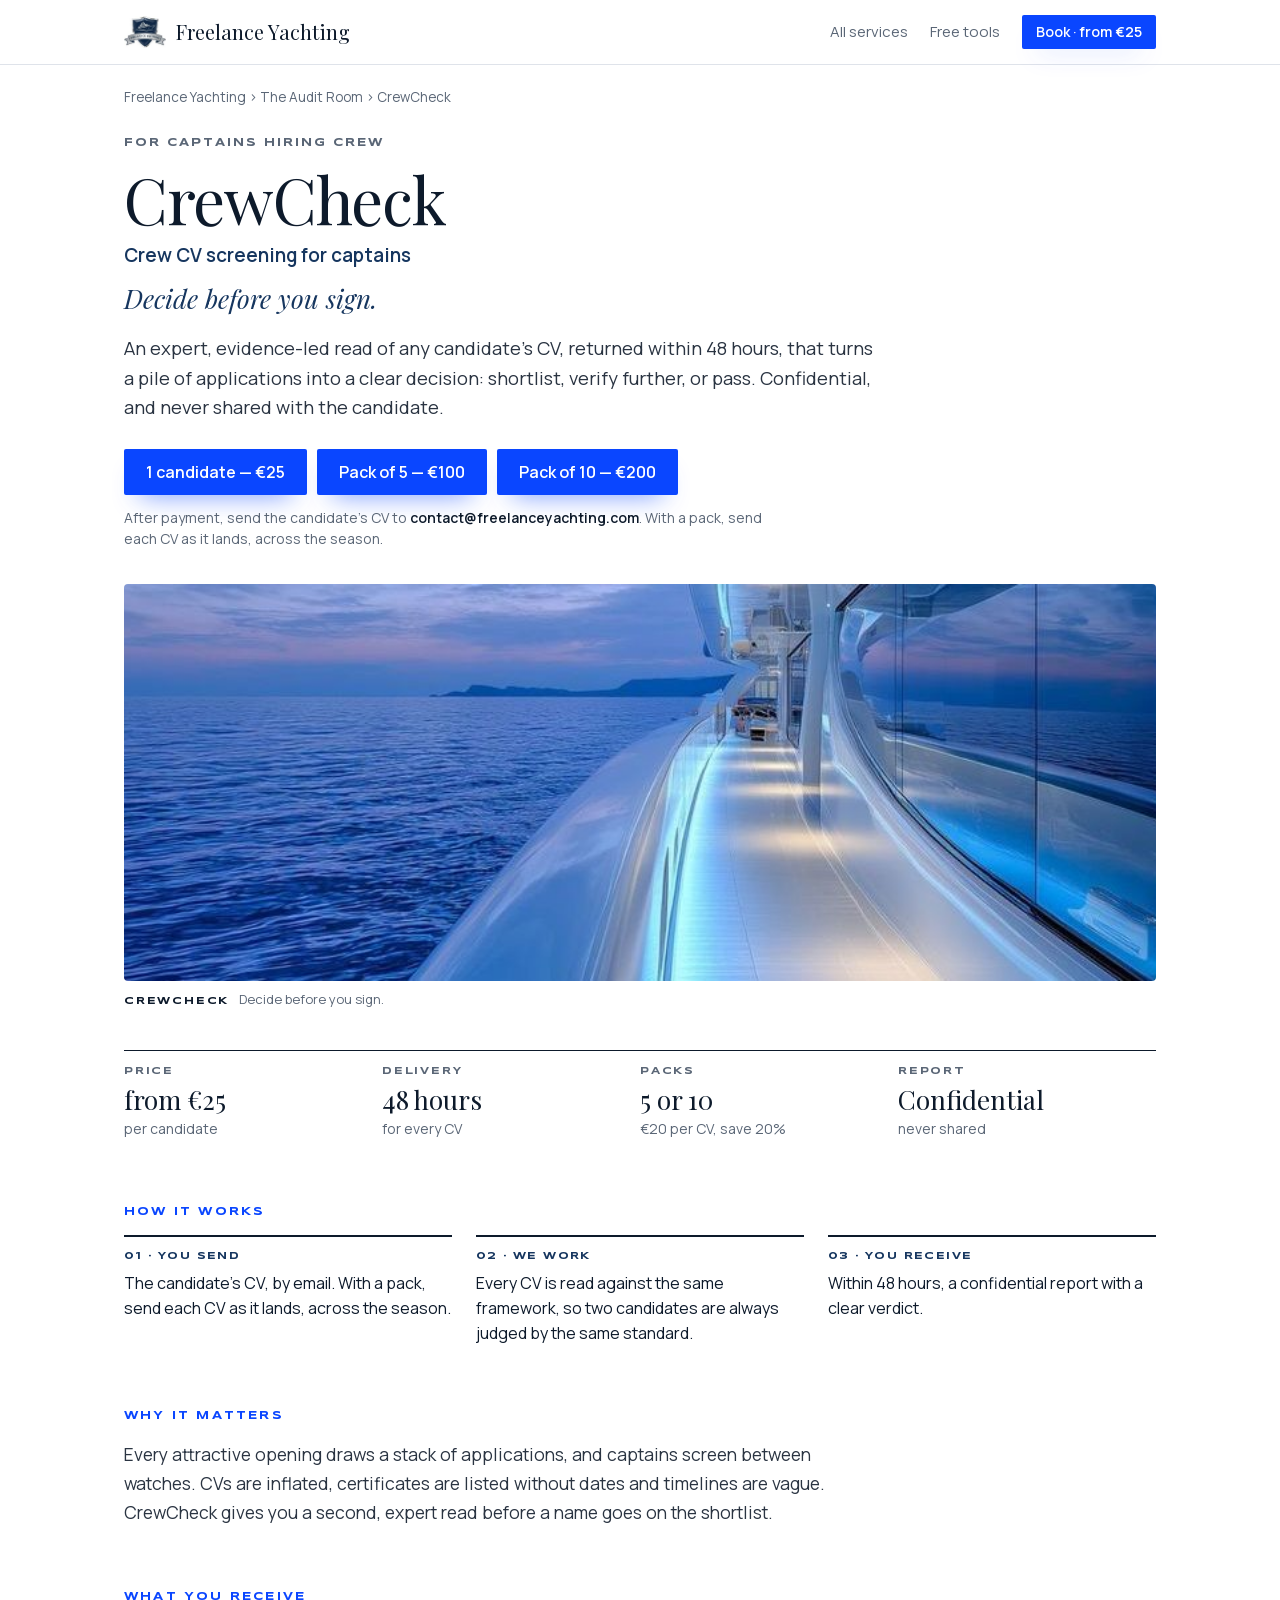
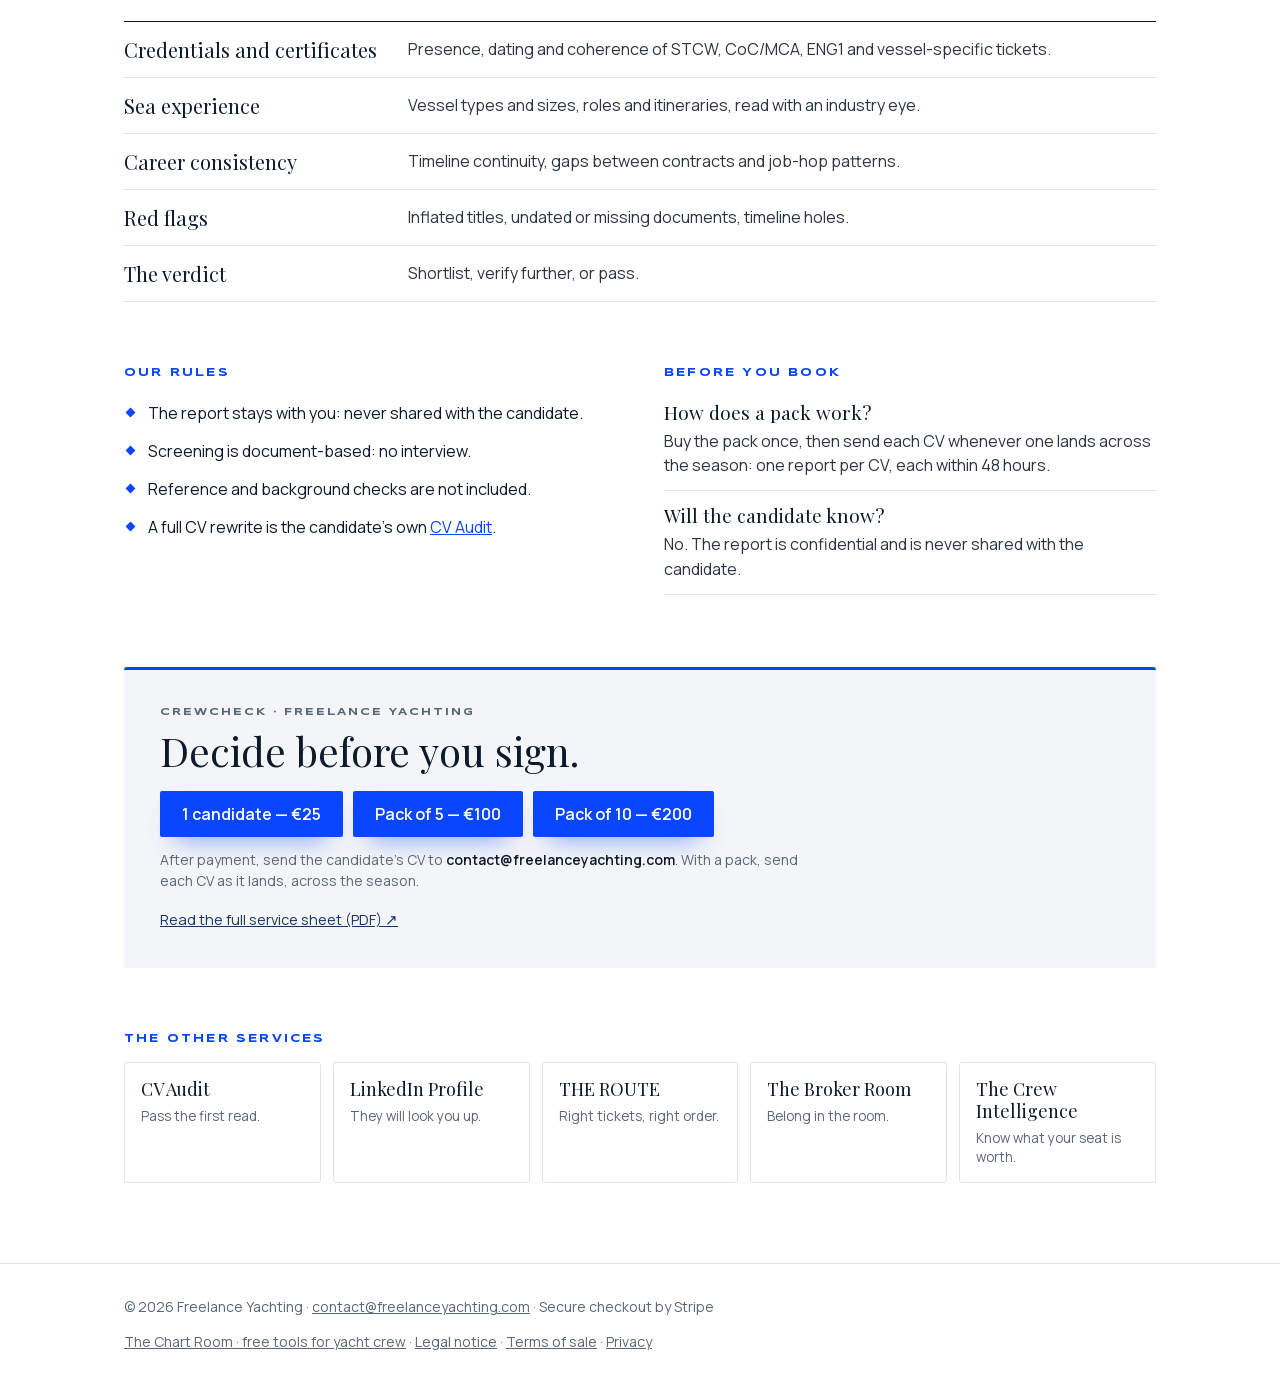
==== crewcheck/index.html @ 6a31f314 "One page per service, for Google Six service pages (cv-audit, linkedin-profile, the-route, the-broke" ====
<!doctype html>
<html lang="en">
<head>
<meta charset="utf-8">
<meta name="viewport" content="width=device-width, initial-scale=1, viewport-fit=cover">
<title>CrewCheck · yacht crew CV screening for captains in 48 hours | Freelance Yachting</title>
<link rel="stylesheet" href="../fonts/fonts.css">
<meta name="description" content="An expert read of any yacht crew CV: credentials, sea time, red flags and a clear verdict, in a confidential report within 48 hours. From €25.">
<link rel="canonical" href="https://services.freelanceyachting.com/crewcheck/">
<meta name="theme-color" content="#ffffff">
<link rel="icon" type="image/png" href="../favicon.png">
<link rel="apple-touch-icon" href="../apple-touch-icon.png">
<meta property="og:type" content="website">
<meta property="og:site_name" content="Freelance Yachting">
<meta property="og:title" content="CrewCheck · Decide before you sign.">
<meta property="og:description" content="An expert, evidence-led read of any candidate’s CV, returned within 48 hours, that turns a pile of applications into a clear decision: shortlist, verify further, or pass. Confidential, and never shared with the candidate.">
<meta property="og:url" content="https://services.freelanceyachting.com/crewcheck/">
<meta property="og:image" content="https://services.freelanceyachting.com/blog/crewcheck.jpg">
<meta name="twitter:card" content="summary_large_image">
<script type="application/ld+json">[{"@context": "https://schema.org", "@type": "Service", "name": "CrewCheck", "serviceType": "Crew CV screening for captains", "description": "An expert read of any yacht crew CV: credentials, sea time, red flags and a clear verdict, in a confidential report within 48 hours. From €25.", "url": "https://services.freelanceyachting.com/crewcheck/", "provider": {"@type": "Organization", "name": "Freelance Yachting", "url": "https://services.freelanceyachting.com/", "email": "contact@freelanceyachting.com"}, "areaServed": "Worldwide", "offers": [{"@type": "Offer", "price": "25", "priceCurrency": "EUR", "url": "https://buy.stripe.com/00weVfegOeq46WUdjrc7u06"}, {"@type": "Offer", "price": "100", "priceCurrency": "EUR", "url": "https://buy.stripe.com/dRmcN77Sq4Puftqfrzc7u07"}, {"@type": "Offer", "price": "200", "priceCurrency": "EUR", "url": "https://buy.stripe.com/3cI6oJ2y60zeftq2ENc7u08"}]}, {"@context": "https://schema.org", "@type": "BreadcrumbList", "itemListElement": [{"@type": "ListItem", "position": 1, "name": "Freelance Yachting", "item": "https://services.freelanceyachting.com/"}, {"@type": "ListItem", "position": 2, "name": "CrewCheck", "item": "https://services.freelanceyachting.com/crewcheck/"}]}]</script>
<style>
:root{--ink:#0d1a2b;--body:#2a3442;--slate:#5a6676;--hair:#dfe3ea;--navy:#16365f;--signal:#0a46ff;--porc:#f3f5f8;
  --serif:"Playfair Display",Georgia,serif;--sans:"Manrope","Helvetica Neue",Arial,sans-serif;--wide:"Syncopate",Arial,sans-serif}
*{box-sizing:border-box}
html{-webkit-text-size-adjust:100%}
body{margin:0;background:#fff;color:var(--ink);font:400 17px/1.6 var(--sans);-webkit-font-smoothing:antialiased}
a{color:inherit}
.wrap{max-width:1080px;margin:0 auto;padding:0 24px}
.top{border-bottom:1px solid var(--hair);background:#fff}
.top .wrap{display:flex;align-items:center;justify-content:space-between;gap:16px;min-height:64px}
.brand{display:flex;align-items:center;gap:10px;font:400 20px/1 var(--serif);text-decoration:none}
.brand img{height:32px;width:auto}
.top nav{display:flex;align-items:center;gap:22px;font-size:15px}
.top nav a{text-decoration:none;color:var(--slate)}
.top nav a:hover{color:var(--ink)}
.sig{display:inline-flex;align-items:center;gap:10px;padding:15px 22px;background:var(--signal);color:#fff!important;text-decoration:none;
  font:600 16px/1 var(--sans);border-radius:2px;box-shadow:0 14px 26px -16px rgba(10,70,255,.8)}
.sig:hover{background:#0434c4}
.sig--sm{padding:10px 14px;font-size:14px}
.crumb{margin:22px 0 0;font-size:13.5px;color:var(--slate)}
.crumb a{text-decoration:none}
.crumb a:hover{text-decoration:underline}
.lab{display:flex;flex-wrap:wrap;align-items:center;gap:6px 10px;margin:0;font:700 11px/1.6 var(--wide);letter-spacing:.18em;text-transform:uppercase;color:var(--slate)}
.lab b{padding:2px 8px;background:var(--signal);color:#fff;font-weight:700}
h1{margin:14px 0 0;font:400 clamp(40px,6.4vw,64px)/1.02 var(--serif);letter-spacing:-.02em}
h1 span{display:block;margin-top:12px;font:600 clamp(16px,2.2vw,19px)/1.3 var(--sans);letter-spacing:0;color:var(--navy)}
.line{margin:14px 0 0;font:italic 400 clamp(21px,3vw,26px)/1.3 var(--serif);color:var(--navy)}
.intro{margin:18px 0 0;max-width:760px;font-size:18.5px;line-height:1.6;color:var(--body)}
.hero{padding:26px 0 34px}
.hero .buy{margin-top:26px}
.btns{display:flex;flex-wrap:wrap;gap:10px}
.after{margin:12px 0 0;max-width:640px;font-size:14px;line-height:1.55;color:var(--slate)}
.after b{color:var(--ink);font-weight:600}
.ph{margin:0}
.ph img{display:block;width:100%;height:auto;aspect-ratio:2.6/1;object-fit:cover;border-radius:4px;background:var(--porc)}
.ph figcaption{margin-top:8px;font-size:13px;color:var(--slate)}
.ph figcaption b{margin-right:10px;font:700 10px/1 var(--wide);letter-spacing:.18em;text-transform:uppercase;color:var(--ink)}
.facts{display:grid;grid-template-columns:repeat(4,minmax(0,1fr));margin:40px 0 0;border-top:1.5px solid var(--ink)}
.facts div{padding:14px 16px 0 0}
.facts p{margin:0}
.k{font:700 10px/1.3 var(--wide);letter-spacing:.18em;text-transform:uppercase;color:var(--slate)}
.v{margin-top:8px!important;font:400 26px/1.1 var(--serif)}
.s{margin-top:4px!important;font-size:14px;color:var(--slate)}
h2{margin:64px 0 0;font:700 11px/1.3 var(--wide);letter-spacing:.2em;text-transform:uppercase;color:var(--signal)}
.steps{display:grid;grid-template-columns:repeat(3,minmax(0,1fr));gap:24px;margin:16px 0 0;padding:0;list-style:none}
.steps li{border-top:2px solid var(--ink);padding-top:12px}
.steps b{display:block;font:700 10px/1.4 var(--wide);letter-spacing:.14em;text-transform:uppercase;color:var(--navy)}
.steps span{display:block;margin-top:8px;font-size:16px;line-height:1.55}
.why{display:grid;grid-template-columns:minmax(0,1fr) minmax(0,1fr);gap:48px;align-items:start;margin-top:16px}
.why--solo{grid-template-columns:minmax(0,760px)}
.why p{margin:0;font-size:17.5px;line-height:1.65;color:var(--body)}
.cq{margin:0;padding:4px 0 4px 22px;border-left:3px solid var(--signal);font:italic 400 21px/1.45 var(--serif)}
.cq small{display:block;margin-top:10px;font:500 13.5px/1.4 var(--sans);font-style:normal;color:var(--slate)}
.got{margin:16px 0 0;padding:0;list-style:none;border-top:1.5px solid var(--ink)}
.got li{display:grid;grid-template-columns:260px minmax(0,1fr);gap:24px;padding:15px 0;border-bottom:1px solid var(--hair)}
.got b{font:400 20px/1.25 var(--serif)}
.got span{font-size:16px;line-height:1.55;color:var(--body)}
.two{display:grid;grid-template-columns:minmax(0,1fr) minmax(0,1fr);gap:48px}
.rules{margin:14px 0 0;padding:0;list-style:none}
.rules li{position:relative;padding:7px 0 7px 24px;font-size:16px;line-height:1.5}
.rules li::before{content:"";position:absolute;left:3px;top:15px;width:7px;height:7px;background:var(--signal);transform:rotate(45deg)}
.qa{margin:8px 0 0}
.qa div{padding:12px 0;border-bottom:1px solid var(--hair)}
.qa h3{margin:0 0 4px;font:400 19px/1.3 var(--serif)}
.qa p{margin:0;font-size:16px;line-height:1.55;color:var(--body)}
.rules a,.qa a{color:var(--signal)}
.book{margin:72px 0 0;padding:36px;background:var(--porc);border-top:3px solid var(--signal);border-radius:3px}
.book .t{margin:0;font:700 10px/1.3 var(--wide);letter-spacing:.2em;text-transform:uppercase;color:var(--slate)}
.book .n{margin:10px 0 18px;font:400 clamp(30px,4.4vw,40px)/1.1 var(--serif)}
.book .pdf{display:inline-block;margin-top:16px;font-size:14.5px;color:var(--navy)}
.more{display:grid;grid-template-columns:repeat(5,minmax(0,1fr));gap:12px;margin:16px 0 0}
.more a{display:block;padding:16px;border:1px solid var(--hair);border-radius:3px;text-decoration:none;transition:border-color .2s}
.more a:hover{border-color:var(--signal)}
.more b{display:block;font:400 18px/1.2 var(--serif)}
.more span{display:block;margin-top:6px;font-size:13.5px;line-height:1.4;color:var(--slate)}
.foot{margin-top:80px;border-top:1px solid var(--hair);padding:32px 0 40px;font-size:14px;color:var(--slate)}
.foot .wrap{display:flex;flex-wrap:wrap;justify-content:space-between;gap:12px 24px}
.foot a{color:var(--slate)}
@media (max-width:820px){
  .why,.two{grid-template-columns:1fr;gap:28px}
  .more{grid-template-columns:repeat(2,minmax(0,1fr))}
  .top nav .hide{display:none}
}
@media (max-width:620px){
  body{font-size:16px}
  .facts{grid-template-columns:repeat(2,minmax(0,1fr))}
  .steps{grid-template-columns:1fr}
  .got li{grid-template-columns:1fr;gap:4px}
  .book{padding:26px 20px}
  .more{grid-template-columns:1fr}
}
</style>
</head>
<body>
<header class="top"><div class="wrap">
  <a class="brand" href="../"><img src="../img/p-2354e2a4a5.jpg" alt="" width="42" height="32">Freelance Yachting</a>
  <nav aria-label="Main"><a class="hide" href="../#services">All services</a><a class="hide" href="../#chart-room">Free tools</a><a class="sig sig--sm" href="#book">Book · from €25</a></nav>
</div></header>
<main class="wrap">
  <p class="crumb"><a href="../">Freelance Yachting</a> › <a href="../#services">The Audit Room</a> › CrewCheck</p>
  <section class="hero">
    <p class="lab"><span>For captains hiring crew</span></p>
    <h1>CrewCheck<span>Crew CV screening for captains</span></h1>
    <p class="line">Decide before you sign.</p>
    <p class="intro">An expert, evidence-led read of any candidate’s CV, returned within 48 hours, that turns a pile of applications into a clear decision: shortlist, verify further, or pass. Confidential, and never shared with the candidate.</p>
    <div class="buy"><div class="btns"><a class="sig" href="https://buy.stripe.com/00weVfegOeq46WUdjrc7u06" target="_blank" rel="noopener">1 candidate — €25</a><a class="sig" href="https://buy.stripe.com/dRmcN77Sq4Puftqfrzc7u07" target="_blank" rel="noopener">Pack of 5 — €100</a><a class="sig" href="https://buy.stripe.com/3cI6oJ2y60zeftq2ENc7u08" target="_blank" rel="noopener">Pack of 10 — €200</a></div><p class="after">After payment, send the candidate’s CV to <b>contact@freelanceyachting.com</b>. With a pack, send each CV as it lands, across the season.</p></div>
  </section>
  <figure class="ph"><img src="../blog/crewcheck.jpg" alt="CrewCheck · Freelance Yachting"><figcaption><b>CrewCheck</b>Decide before you sign.</figcaption></figure>
  <div class="facts"><div><p class="k">Price</p><p class="v">from €25</p><p class="s">per candidate</p></div><div><p class="k">Delivery</p><p class="v">48 hours</p><p class="s">for every CV</p></div><div><p class="k">Packs</p><p class="v">5 or 10</p><p class="s">€20 per CV, save 20%</p></div><div><p class="k">Report</p><p class="v">Confidential</p><p class="s">never shared</p></div></div>
  <h2>How it works</h2>
  <ol class="steps"><li><b>01 · You send</b><span>The candidate’s CV, by email. With a pack, send each CV as it lands, across the season.</span></li><li><b>02 · We work</b><span>Every CV is read against the same framework, so two candidates are always judged by the same standard.</span></li><li><b>03 · You receive</b><span>Within 48 hours, a confidential report with a clear verdict.</span></li></ol>
  <h2>Why it matters</h2>
  <div class="why why--solo"><p>Every attractive opening draws a stack of applications, and captains screen between watches. CVs are inflated, certificates are listed without dates and timelines are vague. CrewCheck gives you a second, expert read before a name goes on the shortlist.</p></div>
  <h2>What you receive</h2>
  <ul class="got"><li><b>Credentials and certificates</b><span>Presence, dating and coherence of STCW, CoC/MCA, ENG1 and vessel-specific tickets.</span></li><li><b>Sea experience</b><span>Vessel types and sizes, roles and itineraries, read with an industry eye.</span></li><li><b>Career consistency</b><span>Timeline continuity, gaps between contracts and job-hop patterns.</span></li><li><b>Red flags</b><span>Inflated titles, undated or missing documents, timeline holes.</span></li><li><b>The verdict</b><span>Shortlist, verify further, or pass.</span></li></ul>
  <div class="two">
    <div><h2>Our rules</h2><ul class="rules"><li>The report stays with you: never shared with the candidate.</li><li>Screening is document-based: no interview.</li><li>Reference and background checks are not included.</li><li>A full CV rewrite is the candidate’s own <a href="../cv-audit/">CV Audit</a>.</li></ul></div>
    <div><h2>Before you book</h2><div class="qa"><div><h3>How does a pack work?</h3><p>Buy the pack once, then send each CV whenever one lands across the season: one report per CV, each within 48 hours.</p></div><div><h3>Will the candidate know?</h3><p>No. The report is confidential and is never shared with the candidate.</p></div></div></div>
  </div>
  <section class="book" id="book">
    <p class="t">CrewCheck · Freelance Yachting</p>
    <p class="n">Decide before you sign.</p>
    <div class="btns"><a class="sig" href="https://buy.stripe.com/00weVfegOeq46WUdjrc7u06" target="_blank" rel="noopener">1 candidate — €25</a><a class="sig" href="https://buy.stripe.com/dRmcN77Sq4Puftqfrzc7u07" target="_blank" rel="noopener">Pack of 5 — €100</a><a class="sig" href="https://buy.stripe.com/3cI6oJ2y60zeftq2ENc7u08" target="_blank" rel="noopener">Pack of 10 — €200</a></div>
    <p class="after">After payment, send the candidate’s CV to <b>contact@freelanceyachting.com</b>. With a pack, send each CV as it lands, across the season.</p>
    <a class="pdf" href="../fiches/freelance-yachting-crewcheck.pdf" target="_blank" rel="noopener">Read the full service sheet (PDF) ↗</a>
  </section>
  <h2>The other services</h2>
  <nav class="more" aria-label="Other services"><a href="../cv-audit/"><b>CV Audit</b><span>Pass the first read.</span></a><a href="../linkedin-profile/"><b>LinkedIn Profile</b><span>They will look you up.</span></a><a href="../the-route/"><b>THE ROUTE</b><span>Right tickets, right order.</span></a><a href="../the-broker-room/"><b>The Broker Room</b><span>Belong in the room.</span></a><a href="../the-crew-intelligence/"><b>The Crew Intelligence</b><span>Know what your seat is worth.</span></a></nav>
</main>
<footer class="foot"><div class="wrap">
  <span>© 2026 Freelance Yachting · <a href="mailto:contact@freelanceyachting.com">contact@freelanceyachting.com</a> · Secure checkout by Stripe</span>
  <span><a href="../#chart-room">The Chart Room · free tools for yacht crew</a> · <a href="../legal-notice.html">Legal notice</a> · <a href="../terms-of-sale.html">Terms of sale</a> · <a href="../privacy.html">Privacy</a></span>
</div></footer>
</body>
</html>
---- fonts/fonts.css ----
/* Self-hosted copies of the Google Fonts used by the site (Archivo, Playfair Display, Manrope, Syncopate), latin + latin-ext. */
/* Archivo normal 800 latin-ext */
@font-face {
  font-family: 'Archivo';
  font-style: normal;
  font-weight: 800;
  font-stretch: 125%;
  font-display: swap;
  src: url(Archivo-normal-800-latin-ext.woff2) format('woff2');
  unicode-range: U+0100-02BA, U+02BD-02C5, U+02C7-02CC, U+02CE-02D7, U+02DD-02FF, U+0304, U+0308, U+0329, U+1D00-1DBF, U+1E00-1E9F, U+1EF2-1EFF, U+2020, U+20A0-20AB, U+20AD-20C4, U+2113, U+2C60-2C7F, U+A720-A7FF;
}
/* Archivo normal 800 latin */
@font-face {
  font-family: 'Archivo';
  font-style: normal;
  font-weight: 800;
  font-stretch: 125%;
  font-display: swap;
  src: url(Archivo-normal-800-latin.woff2) format('woff2');
  unicode-range: U+0000-00FF, U+0131, U+0152-0153, U+02BB-02BC, U+02C6, U+02DA, U+02DC, U+0304, U+0308, U+0329, U+2000-206F, U+20AC, U+2122, U+2191, U+2193, U+2212, U+2215, U+FEFF, U+FFFD;
}
/* Manrope normal 400 latin-ext */
@font-face {
  font-family: 'Manrope';
  font-style: normal;
  font-weight: 400;
  font-display: swap;
  src: url(Manrope-normal-400-latin-ext.woff2) format('woff2');
  unicode-range: U+0100-02BA, U+02BD-02C5, U+02C7-02CC, U+02CE-02D7, U+02DD-02FF, U+0304, U+0308, U+0329, U+1D00-1DBF, U+1E00-1E9F, U+1EF2-1EFF, U+2020, U+20A0-20AB, U+20AD-20C4, U+2113, U+2C60-2C7F, U+A720-A7FF;
}
/* Manrope normal 400 latin */
@font-face {
  font-family: 'Manrope';
  font-style: normal;
  font-weight: 400;
  font-display: swap;
  src: url(Manrope-normal-400-latin.woff2) format('woff2');
  unicode-range: U+0000-00FF, U+0131, U+0152-0153, U+02BB-02BC, U+02C6, U+02DA, U+02DC, U+0304, U+0308, U+0329, U+2000-206F, U+20AC, U+2122, U+2191, U+2193, U+2212, U+2215, U+FEFF, U+FFFD;
}
/* Manrope normal 500 latin-ext */
@font-face {
  font-family: 'Manrope';
  font-style: normal;
  font-weight: 500;
  font-display: swap;
  src: url(Manrope-normal-500-latin-ext.woff2) format('woff2');
  unicode-range: U+0100-02BA, U+02BD-02C5, U+02C7-02CC, U+02CE-02D7, U+02DD-02FF, U+0304, U+0308, U+0329, U+1D00-1DBF, U+1E00-1E9F, U+1EF2-1EFF, U+2020, U+20A0-20AB, U+20AD-20C4, U+2113, U+2C60-2C7F, U+A720-A7FF;
}
/* Manrope normal 500 latin */
@font-face {
  font-family: 'Manrope';
  font-style: normal;
  font-weight: 500;
  font-display: swap;
  src: url(Manrope-normal-500-latin.woff2) format('woff2');
  unicode-range: U+0000-00FF, U+0131, U+0152-0153, U+02BB-02BC, U+02C6, U+02DA, U+02DC, U+0304, U+0308, U+0329, U+2000-206F, U+20AC, U+2122, U+2191, U+2193, U+2212, U+2215, U+FEFF, U+FFFD;
}
/* Manrope normal 600 latin-ext */
@font-face {
  font-family: 'Manrope';
  font-style: normal;
  font-weight: 600;
  font-display: swap;
  src: url(Manrope-normal-600-latin-ext.woff2) format('woff2');
  unicode-range: U+0100-02BA, U+02BD-02C5, U+02C7-02CC, U+02CE-02D7, U+02DD-02FF, U+0304, U+0308, U+0329, U+1D00-1DBF, U+1E00-1E9F, U+1EF2-1EFF, U+2020, U+20A0-20AB, U+20AD-20C4, U+2113, U+2C60-2C7F, U+A720-A7FF;
}
/* Manrope normal 600 latin */
@font-face {
  font-family: 'Manrope';
  font-style: normal;
  font-weight: 600;
  font-display: swap;
  src: url(Manrope-normal-600-latin.woff2) format('woff2');
  unicode-range: U+0000-00FF, U+0131, U+0152-0153, U+02BB-02BC, U+02C6, U+02DA, U+02DC, U+0304, U+0308, U+0329, U+2000-206F, U+20AC, U+2122, U+2191, U+2193, U+2212, U+2215, U+FEFF, U+FFFD;
}
/* Manrope normal 700 latin-ext */
@font-face {
  font-family: 'Manrope';
  font-style: normal;
  font-weight: 700;
  font-display: swap;
  src: url(Manrope-normal-700-latin-ext.woff2) format('woff2');
  unicode-range: U+0100-02BA, U+02BD-02C5, U+02C7-02CC, U+02CE-02D7, U+02DD-02FF, U+0304, U+0308, U+0329, U+1D00-1DBF, U+1E00-1E9F, U+1EF2-1EFF, U+2020, U+20A0-20AB, U+20AD-20C4, U+2113, U+2C60-2C7F, U+A720-A7FF;
}
/* Manrope normal 700 latin */
@font-face {
  font-family: 'Manrope';
  font-style: normal;
  font-weight: 700;
  font-display: swap;
  src: url(Manrope-normal-700-latin.woff2) format('woff2');
  unicode-range: U+0000-00FF, U+0131, U+0152-0153, U+02BB-02BC, U+02C6, U+02DA, U+02DC, U+0304, U+0308, U+0329, U+2000-206F, U+20AC, U+2122, U+2191, U+2193, U+2212, U+2215, U+FEFF, U+FFFD;
}
/* Playfair Display italic 400 latin-ext */
@font-face {
  font-family: 'Playfair Display';
  font-style: italic;
  font-weight: 400;
  font-display: swap;
  src: url(PlayfairDisplay-italic-400-latin-ext.woff2) format('woff2');
  unicode-range: U+0100-02BA, U+02BD-02C5, U+02C7-02CC, U+02CE-02D7, U+02DD-02FF, U+0304, U+0308, U+0329, U+1D00-1DBF, U+1E00-1E9F, U+1EF2-1EFF, U+2020, U+20A0-20AB, U+20AD-20C4, U+2113, U+2C60-2C7F, U+A720-A7FF;
}
/* Playfair Display italic 400 latin */
@font-face {
  font-family: 'Playfair Display';
  font-style: italic;
  font-weight: 400;
  font-display: swap;
  src: url(PlayfairDisplay-italic-400-latin.woff2) format('woff2');
  unicode-range: U+0000-00FF, U+0131, U+0152-0153, U+02BB-02BC, U+02C6, U+02DA, U+02DC, U+0304, U+0308, U+0329, U+2000-206F, U+20AC, U+2122, U+2191, U+2193, U+2212, U+2215, U+FEFF, U+FFFD;
}
/* Playfair Display normal 400 latin-ext */
@font-face {
  font-family: 'Playfair Display';
  font-style: normal;
  font-weight: 400;
  font-display: swap;
  src: url(PlayfairDisplay-normal-400-latin-ext.woff2) format('woff2');
  unicode-range: U+0100-02BA, U+02BD-02C5, U+02C7-02CC, U+02CE-02D7, U+02DD-02FF, U+0304, U+0308, U+0329, U+1D00-1DBF, U+1E00-1E9F, U+1EF2-1EFF, U+2020, U+20A0-20AB, U+20AD-20C4, U+2113, U+2C60-2C7F, U+A720-A7FF;
}
/* Playfair Display normal 400 latin */
@font-face {
  font-family: 'Playfair Display';
  font-style: normal;
  font-weight: 400;
  font-display: swap;
  src: url(PlayfairDisplay-normal-400-latin.woff2) format('woff2');
  unicode-range: U+0000-00FF, U+0131, U+0152-0153, U+02BB-02BC, U+02C6, U+02DA, U+02DC, U+0304, U+0308, U+0329, U+2000-206F, U+20AC, U+2122, U+2191, U+2193, U+2212, U+2215, U+FEFF, U+FFFD;
}
/* Playfair Display normal 500 latin-ext */
@font-face {
  font-family: 'Playfair Display';
  font-style: normal;
  font-weight: 500;
  font-display: swap;
  src: url(PlayfairDisplay-normal-500-latin-ext.woff2) format('woff2');
  unicode-range: U+0100-02BA, U+02BD-02C5, U+02C7-02CC, U+02CE-02D7, U+02DD-02FF, U+0304, U+0308, U+0329, U+1D00-1DBF, U+1E00-1E9F, U+1EF2-1EFF, U+2020, U+20A0-20AB, U+20AD-20C4, U+2113, U+2C60-2C7F, U+A720-A7FF;
}
/* Playfair Display normal 500 latin */
@font-face {
  font-family: 'Playfair Display';
  font-style: normal;
  font-weight: 500;
  font-display: swap;
  src: url(PlayfairDisplay-normal-500-latin.woff2) format('woff2');
  unicode-range: U+0000-00FF, U+0131, U+0152-0153, U+02BB-02BC, U+02C6, U+02DA, U+02DC, U+0304, U+0308, U+0329, U+2000-206F, U+20AC, U+2122, U+2191, U+2193, U+2212, U+2215, U+FEFF, U+FFFD;
}
/* Syncopate normal 700 latin-ext */
@font-face {
  font-family: 'Syncopate';
  font-style: normal;
  font-weight: 700;
  font-display: swap;
  src: url(Syncopate-normal-700-latin-ext.woff2) format('woff2');
  unicode-range: U+0100-02BA, U+02BD-02C5, U+02C7-02CC, U+02CE-02D7, U+02DD-02FF, U+0304, U+0308, U+0329, U+1D00-1DBF, U+1E00-1E9F, U+1EF2-1EFF, U+2020, U+20A0-20AB, U+20AD-20C4, U+2113, U+2C60-2C7F, U+A720-A7FF;
}
/* Syncopate normal 700 latin */
@font-face {
  font-family: 'Syncopate';
  font-style: normal;
  font-weight: 700;
  font-display: swap;
  src: url(Syncopate-normal-700-latin.woff2) format('woff2');
  unicode-range: U+0000-00FF, U+0131, U+0152-0153, U+02BB-02BC, U+02C6, U+02DA, U+02DC, U+0304, U+0308, U+0329, U+2000-206F, U+20AC, U+2122, U+2191, U+2193, U+2212, U+2215, U+FEFF, U+FFFD;
}
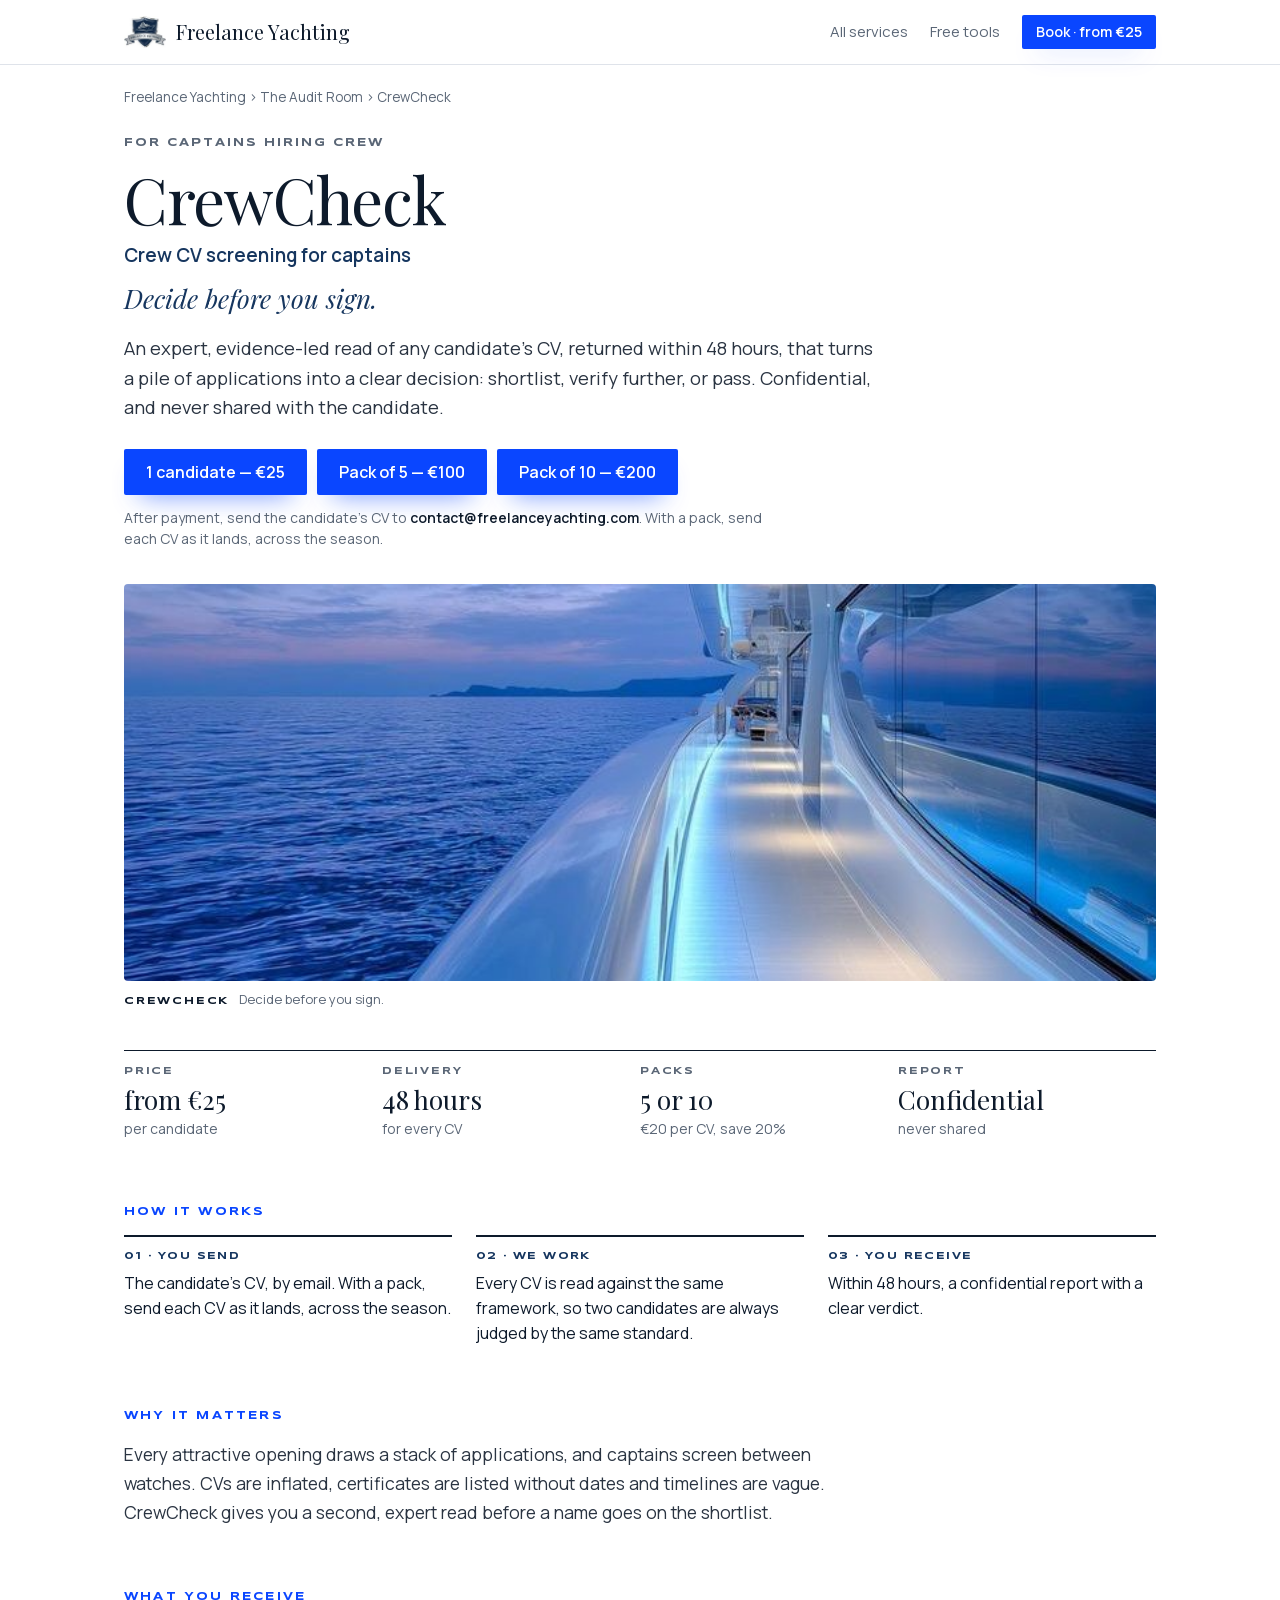
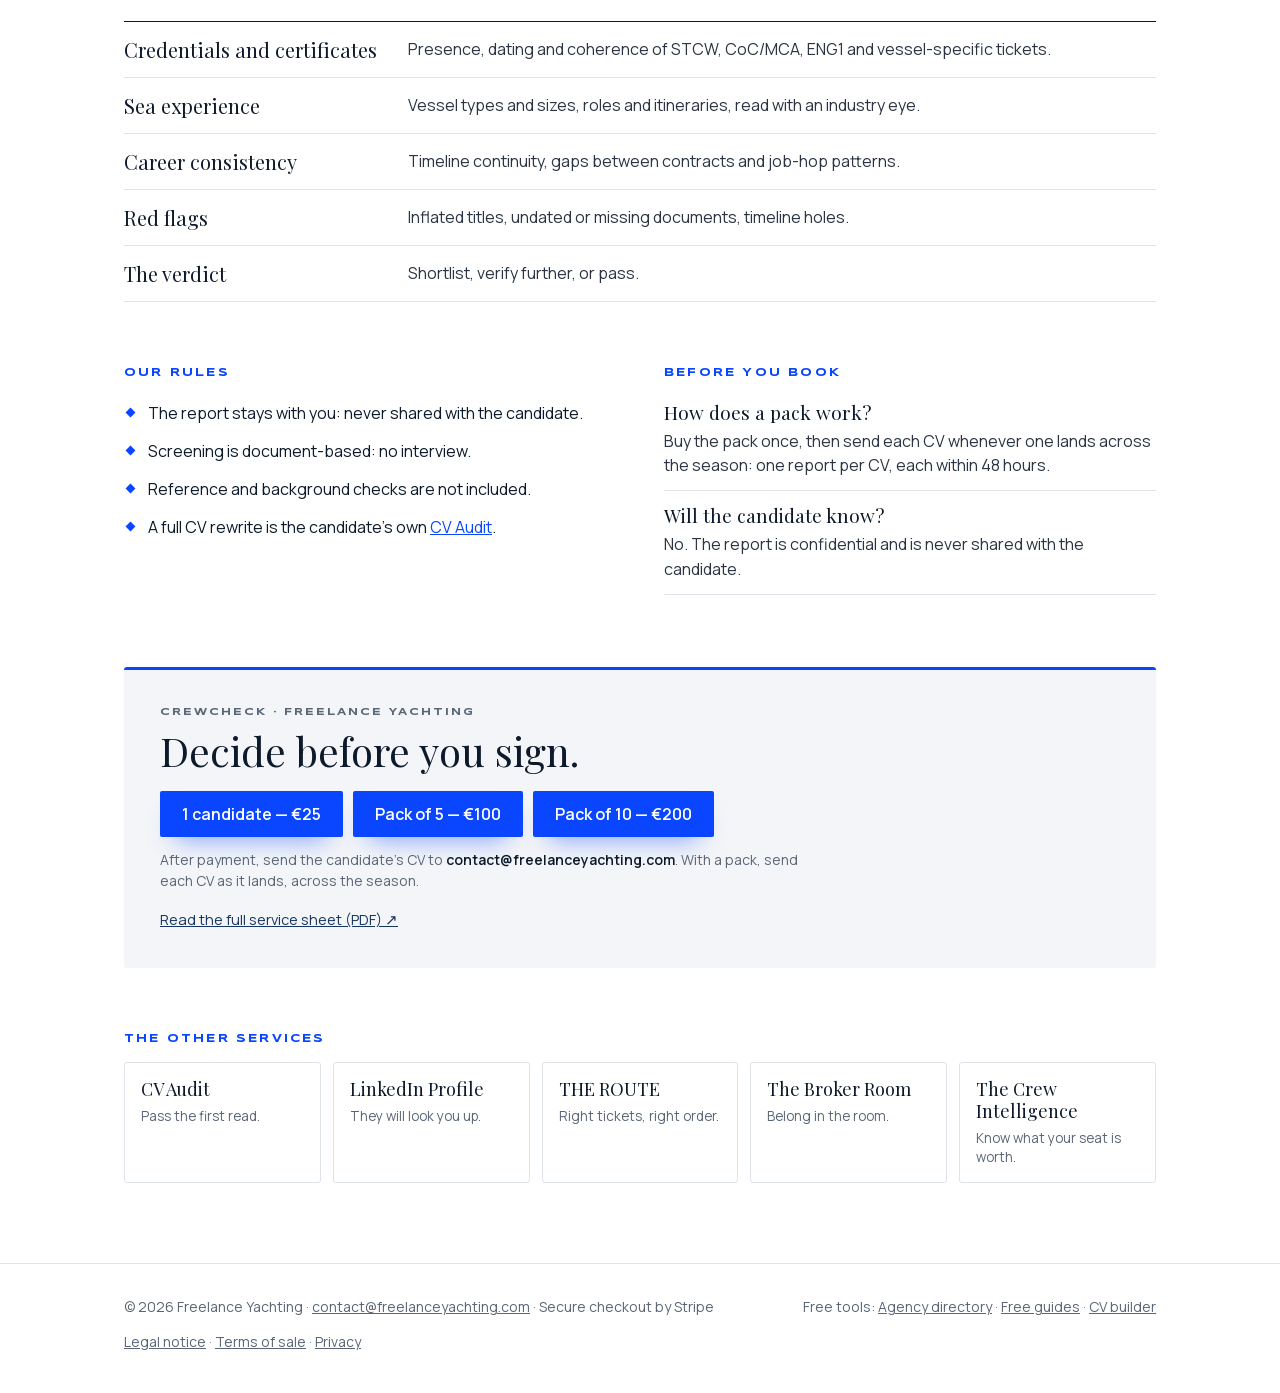
==== commit 386433a5: "The Chart Room as pages: agency directory, free guides, CV builder Three free pages in the night col" ====
--- a/crewcheck/index.html
+++ b/crewcheck/index.html
@@ -36,7 +36,7 @@
 .sig{display:inline-flex;align-items:center;gap:10px;padding:15px 22px;background:var(--signal);color:#fff!important;text-decoration:none;
   font:600 16px/1 var(--sans);border-radius:2px;box-shadow:0 14px 26px -16px rgba(10,70,255,.8)}
 .sig:hover{background:#0434c4}
-.sig--sm{padding:10px 14px;font-size:14px}
+.sig--sm{padding:10px 14px;font-size:14px;white-space:nowrap}
 .crumb{margin:22px 0 0;font-size:13.5px;color:var(--slate)}
 .crumb a{text-decoration:none}
 .crumb a:hover{text-decoration:underline}
@@ -101,6 +101,7 @@
   .more{grid-template-columns:repeat(2,minmax(0,1fr))}
   .top nav .hide{display:none}
 }
+@media (max-width:420px){.brand{font-size:17px;gap:8px}.brand img{height:26px}}
 @media (max-width:620px){
   body{font-size:16px}
   .facts{grid-template-columns:repeat(2,minmax(0,1fr))}
@@ -149,7 +150,8 @@
 </main>
 <footer class="foot"><div class="wrap">
   <span>© 2026 Freelance Yachting · <a href="mailto:contact@freelanceyachting.com">contact@freelanceyachting.com</a> · Secure checkout by Stripe</span>
-  <span><a href="../#chart-room">The Chart Room · free tools for yacht crew</a> · <a href="../legal-notice.html">Legal notice</a> · <a href="../terms-of-sale.html">Terms of sale</a> · <a href="../privacy.html">Privacy</a></span>
+  <span>Free tools: <a href="../yacht-crew-agencies/">Agency directory</a> · <a href="../free-guides/">Free guides</a> · <a href="../free-yacht-cv-builder/">CV builder</a></span>
+  <span><a href="../legal-notice.html">Legal notice</a> · <a href="../terms-of-sale.html">Terms of sale</a> · <a href="../privacy.html">Privacy</a></span>
 </div></footer>
 </body>
 </html>
